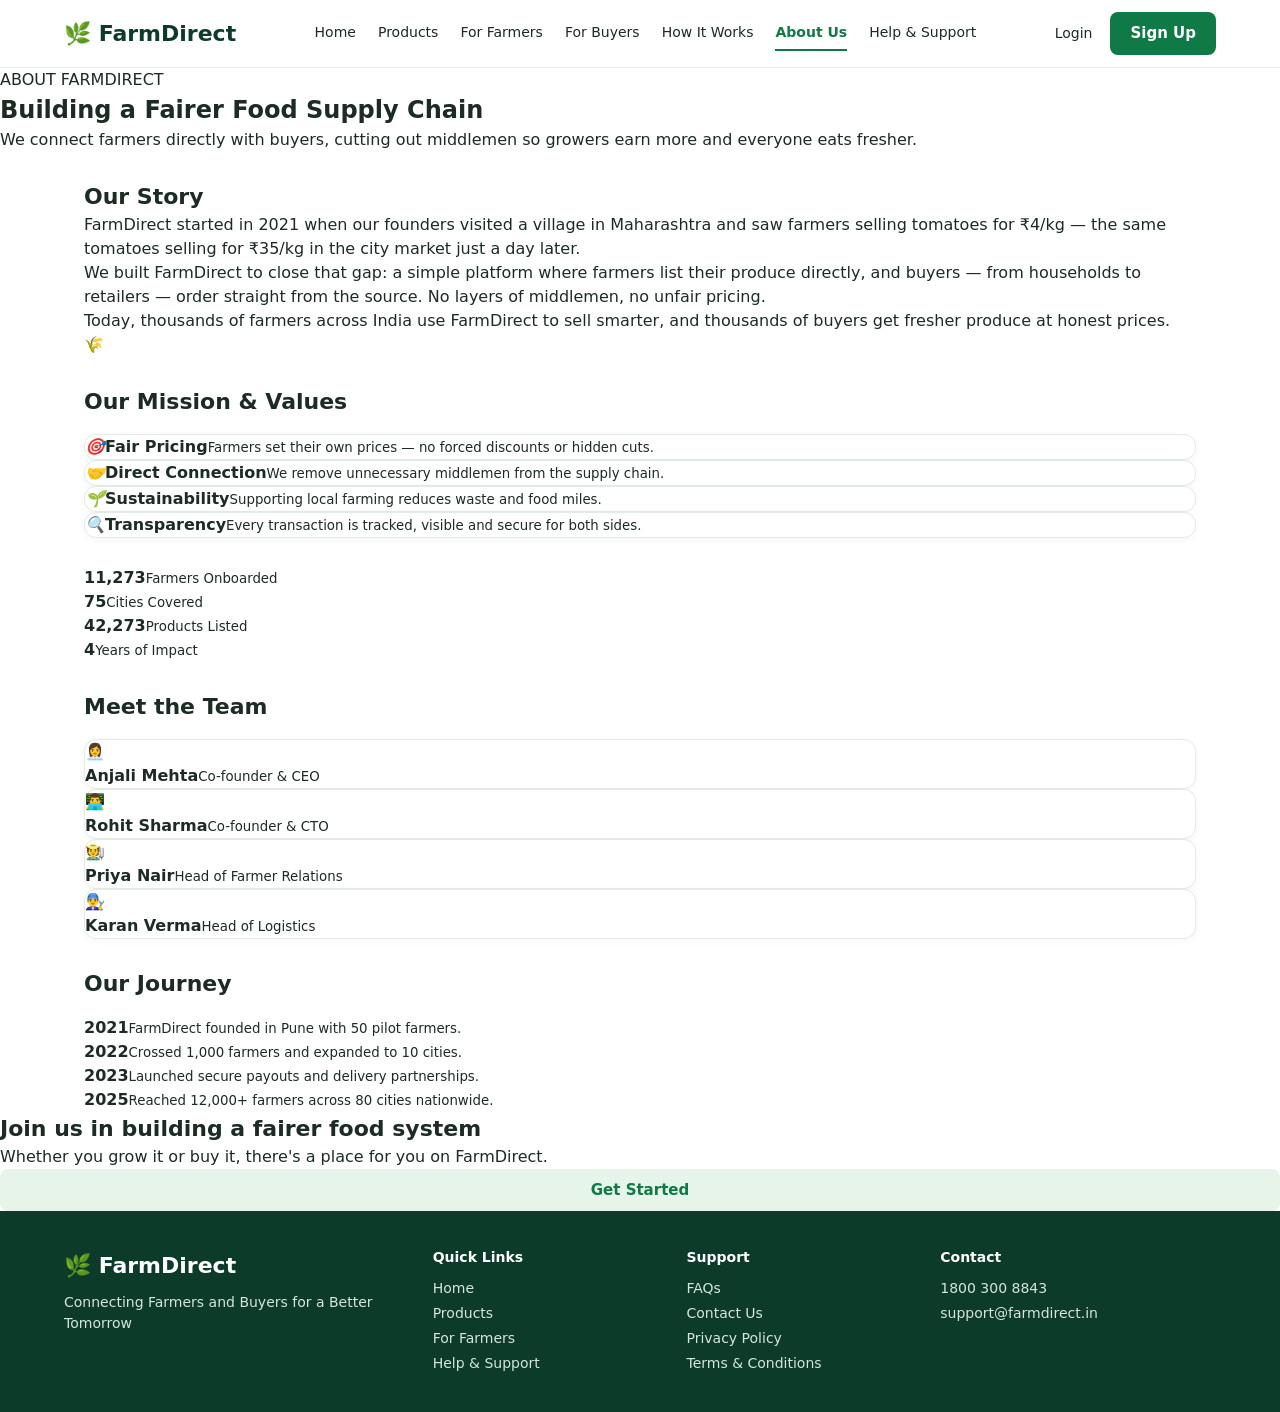
==== frontend/about-us.html @ 00cd25ac "Adding about page css js & html file and deleting other sections" ====
<!DOCTYPE html>
<html lang="en">
<head>
<meta charset="UTF-8">
<meta name="viewport" content="width=device-width, initial-scale=1">
<title>About Us | FarmDirect</title>
<link rel="stylesheet" href="../style/style.css">
<link rel="stylesheet" href="about.css">
</head>
<body>

<header class="nav">
  <a class="logo" href="home.html">🌿 FarmDirect</a>
  <button class="menu-btn" id="menuBtn" aria-label="Toggle menu">☰</button>
  <nav id="navLinks">
    <a href="home.html">Home</a><a href="products.html">Products</a><a href="farmers.html">For Farmers</a>
    <a href="#">For Buyers</a><a href="#">How It Works</a><a href="about.html" class="active">About Us</a>
    <a href="../frontend/index.html">Help &amp; Support</a>
  </nav>
  <div class="auth"><a href="#">Login</a><a href="#" class="btn">Sign Up</a></div>
</header>

<section class="a-hero">
  <span class="badge">ABOUT FARMDIRECT</span>
  <h1>Building a Fairer Food Supply Chain</h1>
  <p>We connect farmers directly with buyers, cutting out middlemen so growers earn more and everyone eats fresher.</p>
</section>

<section class="wrap">
  <div class="story">
    <div>
      <h2>Our Story</h2>
      <p>FarmDirect started in 2021 when our founders visited a village in Maharashtra and saw farmers selling tomatoes for ₹4/kg — the same tomatoes selling for ₹35/kg in the city market just a day later.</p>
      <p>We built FarmDirect to close that gap: a simple platform where farmers list their produce directly, and buyers — from households to retailers — order straight from the source. No layers of middlemen, no unfair pricing.</p>
      <p>Today, thousands of farmers across India use FarmDirect to sell smarter, and thousands of buyers get fresher produce at honest prices.</p>
    </div>
    <div class="story-art" aria-hidden="true">🌾</div>
  </div>
</section>

<section class="wrap">
  <div class="row center"><h2>Our Mission &amp; Values</h2></div>
  <div class="values">
    <div class="card value"><i>🎯</i><b>Fair Pricing</b><small>Farmers set their own prices — no forced discounts or hidden cuts.</small></div>
    <div class="card value"><i>🤝</i><b>Direct Connection</b><small>We remove unnecessary middlemen from the supply chain.</small></div>
    <div class="card value"><i>🌱</i><b>Sustainability</b><small>Supporting local farming reduces waste and food miles.</small></div>
    <div class="card value"><i>🔍</i><b>Transparency</b><small>Every transaction is tracked, visible and secure for both sides.</small></div>
  </div>
</section>

<section class="wrap">
  <div class="stats-band">
    <div class="stat"><strong data-count="12000">0</strong><small>Farmers Onboarded</small></div>
    <div class="stat"><strong data-count="80">0</strong><small>Cities Covered</small></div>
    <div class="stat"><strong data-count="45000">0</strong><small>Products Listed</small></div>
    <div class="stat"><strong data-count="5">0</strong><small>Years of Impact</small></div>
  </div>
</section>

<section class="wrap">
  <div class="row center"><h2>Meet the Team</h2></div>
  <div class="team">
    <div class="card member"><div class="avatar">👩‍💼</div><b>Anjali Mehta</b><small>Co-founder &amp; CEO</small></div>
    <div class="card member"><div class="avatar">👨‍💻</div><b>Rohit Sharma</b><small>Co-founder &amp; CTO</small></div>
    <div class="card member"><div class="avatar">🧑‍🌾</div><b>Priya Nair</b><small>Head of Farmer Relations</small></div>
    <div class="card member"><div class="avatar">👨‍🔧</div><b>Karan Verma</b><small>Head of Logistics</small></div>
  </div>
</section>

<section class="wrap">
  <div class="row center"><h2>Our Journey</h2></div>
  <div class="timeline">
    <div class="t-item"><span class="dot"></span><b>2021</b><small>FarmDirect founded in Pune with 50 pilot farmers.</small></div>
    <div class="t-item"><span class="dot"></span><b>2022</b><small>Crossed 1,000 farmers and expanded to 10 cities.</small></div>
    <div class="t-item"><span class="dot"></span><b>2023</b><small>Launched secure payouts and delivery partnerships.</small></div>
    <div class="t-item"><span class="dot"></span><b>2025</b><small>Reached 12,000+ farmers across 80 cities nationwide.</small></div>
  </div>
</section>

<section class="cta-banner">
  <h2>Join us in building a fairer food system</h2>
  <p>Whether you grow it or buy it, there's a place for you on FarmDirect.</p>
  <a href="#" class="btn light">Get Started</a>
</section>

<footer>
  <div class="foot">
    <div><a class="logo" href="../frontend/home.html">🌿 FarmDirect</a><p>Connecting Farmers and Buyers for a Better Tomorrow</p></div>
    <div><b>Quick Links</b><a href="../frontend/home.html">Home</a><a href="../frontend/products.html">Products</a><a href="../frontend/farmers.html">For Farmers</a><a href="../frontend/index.html">Help &amp; Support</a></div>
    <div><b>Support</b><a href="../frontend/index.html">FAQs</a><a href="#">Contact Us</a><a href="#">Privacy Policy</a><a href="#">Terms &amp; Conditions</a></div>
    <div><b>Contact</b><a href="tel:18003008843">1800 300 8843</a><a href="mailto:support@farmdirect.in">support@farmdirect.in</a></div>
  </div>
</footer>

<script src="../script/script.js"></script>
<script src="../script/about-us.js"></script>
</body>
</html>
---- style/style.css ----
:root{--green:#0f7a45;--dark:#0d3b2a;--mint:#e6f4ea;--text:#1c2b24;--muted:#66766d;--line:#e3ebe6}
*{box-sizing:border-box;margin:0}
body{font-family:'Segoe UI',system-ui,-apple-system,sans-serif;color:var(--text);background:#fff;line-height:1.5}
a{color:inherit;text-decoration:none}
.btn{background:var(--green);color:#fff;padding:10px 20px;border:0;border-radius:8px;font-weight:600;cursor:pointer;display:inline-block;font-size:15px}
.btn.light{background:var(--mint);color:var(--green);text-align:center;width:100%}
:focus-visible{outline:3px solid #7bd3a3;outline-offset:2px}

/* nav */
.nav{display:flex;align-items:center;gap:24px;padding:12px 5%;background:#fff;position:sticky;top:0;z-index:10;border-bottom:1px solid var(--line)}
.logo{font-weight:700;font-size:22px;color:var(--dark)}
.nav nav{display:flex;gap:22px;margin:0 auto;font-size:14px}
.nav nav a{padding:6px 0}
.nav nav a.active{color:var(--green);border-bottom:2px solid var(--green);font-weight:600}
.auth{display:flex;align-items:center;gap:18px;font-size:14px}
.menu-btn{display:none;background:none;border:0;font-size:24px;margin-left:auto;cursor:pointer}

/* hero */
.hero{min-height:270px;padding:50px 5%;display:flex;justify-content:space-between;align-items:center;
  background:linear-gradient(90deg,rgba(255,255,255,.96) 45%,rgba(200,235,205,.5)),linear-gradient(135deg,#c9e8c3,#8fcf94 60%,#5fae72)}
.hero-text{max-width:600px}
.hero h1{font-size:clamp(30px,5vw,46px);line-height:1.15;color:var(--dark)}
.hero p{margin:12px 0 20px;font-size:18px}
.search{display:flex;background:#fff;border-radius:10px;padding:6px;box-shadow:0 4px 18px rgba(0,0,0,.1);max-width:600px}
.search input{flex:1;border:0;padding:10px 14px;font-size:15px;outline:0;min-width:0;background:transparent}
.chips{display:flex;flex-wrap:wrap;gap:8px;align-items:center;margin-top:12px;font-size:13px;font-weight:600}
.chips button{background:var(--mint);border:1px solid #cfe6d6;border-radius:20px;padding:3px 14px;cursor:pointer;font-size:13px}
.chips button:hover{background:#d3ecdc}
.tagline{font-family:'Brush Script MT',cursive;font-style:italic;font-size:26px;padding:26px 30px;background:rgba(255,255,255,.6);border-radius:16px;color:var(--dark)}

/* layout */
.wrap{padding:28px 5% 0;max-width:1240px;margin:auto}
.row{display:flex;justify-content:space-between;align-items:center;margin-bottom:16px}
h2{font-size:22px}
.link{color:var(--green);font-size:13px;font-weight:600}
.card{background:#fff;border:1px solid var(--line);border-radius:12px;box-shadow:0 2px 8px rgba(0,0,0,.04)}

/* topics */
.topics{display:grid;grid-template-columns:repeat(6,1fr);gap:14px}
.topic{padding:16px;display:flex;flex-direction:column;gap:6px;transition:transform .2s,box-shadow .2s}
.topic:hover{transform:translateY(-3px);box-shadow:0 8px 20px rgba(0,0,0,.08)}
.topic i,.resources i{width:44px;height:44px;border-radius:12px;display:grid;place-items:center;font-style:normal;font-size:22px}
.topic b{font-size:15px}
.topic small{color:var(--muted);font-size:12.5px}

/* support */
.support{display:grid;grid-template-columns:1.3fr 1fr 1fr 1fr;gap:16px;align-items:center;background:var(--mint);border-radius:14px;padding:22px}
.support-text small{color:var(--green);font-weight:700;letter-spacing:1px;font-size:12px}
.support-text h2{font-size:26px;color:var(--dark);margin:4px 0}
.support-text p{color:var(--muted);font-size:14px}
.contact{padding:18px;display:flex;flex-direction:column;gap:4px}
.contact strong{font-size:20px;color:var(--green)}
.contact small{color:var(--muted);margin-bottom:10px}

/* faq + resources */
.two-col{display:grid;grid-template-columns:1.6fr 1fr;gap:28px;padding-bottom:40px}
.faqs details{border:1px solid var(--line);border-radius:8px;margin-bottom:8px;padding:0 14px}
.faqs summary{cursor:pointer;padding:12px 0;font-size:15px;list-style:none;display:flex;justify-content:space-between}
.faqs summary::after{content:"⌄";transition:transform .2s}
.faqs details[open] summary::after{transform:rotate(180deg)}
.faqs details p{padding:0 0 14px;color:var(--muted);font-size:14px}
mark{background:#ffe38a}
#noResult{color:var(--muted);padding:10px 0}
.resources{padding:20px;background:linear-gradient(180deg,#fff,#f0f9f2)}
.resources h2{margin-bottom:10px}
.resources a{display:flex;gap:12px;align-items:center;padding:10px 0;border-bottom:1px solid var(--line)}
.resources a:last-child{border:0}
.resources i{width:36px;height:36px;background:var(--mint);font-size:18px}
.resources small{display:block;color:var(--muted);font-size:12px}

/* footer */
footer{background:var(--dark);color:#d5e6dc;padding:36px 5%}
.foot{display:grid;grid-template-columns:1.5fr 1fr 1fr 1.2fr;gap:24px;max-width:1240px;margin:auto;font-size:14px}
.foot .logo{color:#fff;display:block;margin-bottom:8px}
.foot b{color:#fff;display:block;margin-bottom:8px}
.foot a{display:block;padding:2px 0}
.foot a:hover{color:#fff}

/* responsive */
@media(max-width:1000px){
  .topics{grid-template-columns:repeat(3,1fr)}
  .support{grid-template-columns:1fr 1fr}
  .support-text{grid-column:1/-1}
  .two-col{grid-template-columns:1fr}
  .tagline{display:none}
}
@media(max-width:800px){
  .menu-btn{display:block}
  .nav{flex-wrap:wrap}
  .nav nav{display:none;order:5;width:100%;flex-direction:column;gap:4px;margin:0}
  .nav nav.open{display:flex}
  .auth{margin-left:0}
}
@media(max-width:560px){
  .topics{grid-template-columns:repeat(2,1fr)}
  .support{grid-template-columns:1fr}
  .foot{grid-template-columns:1fr 1fr}
  .hero{padding:36px 5%}
}
@media(prefers-reduced-motion:reduce){*{transition:none!important}}
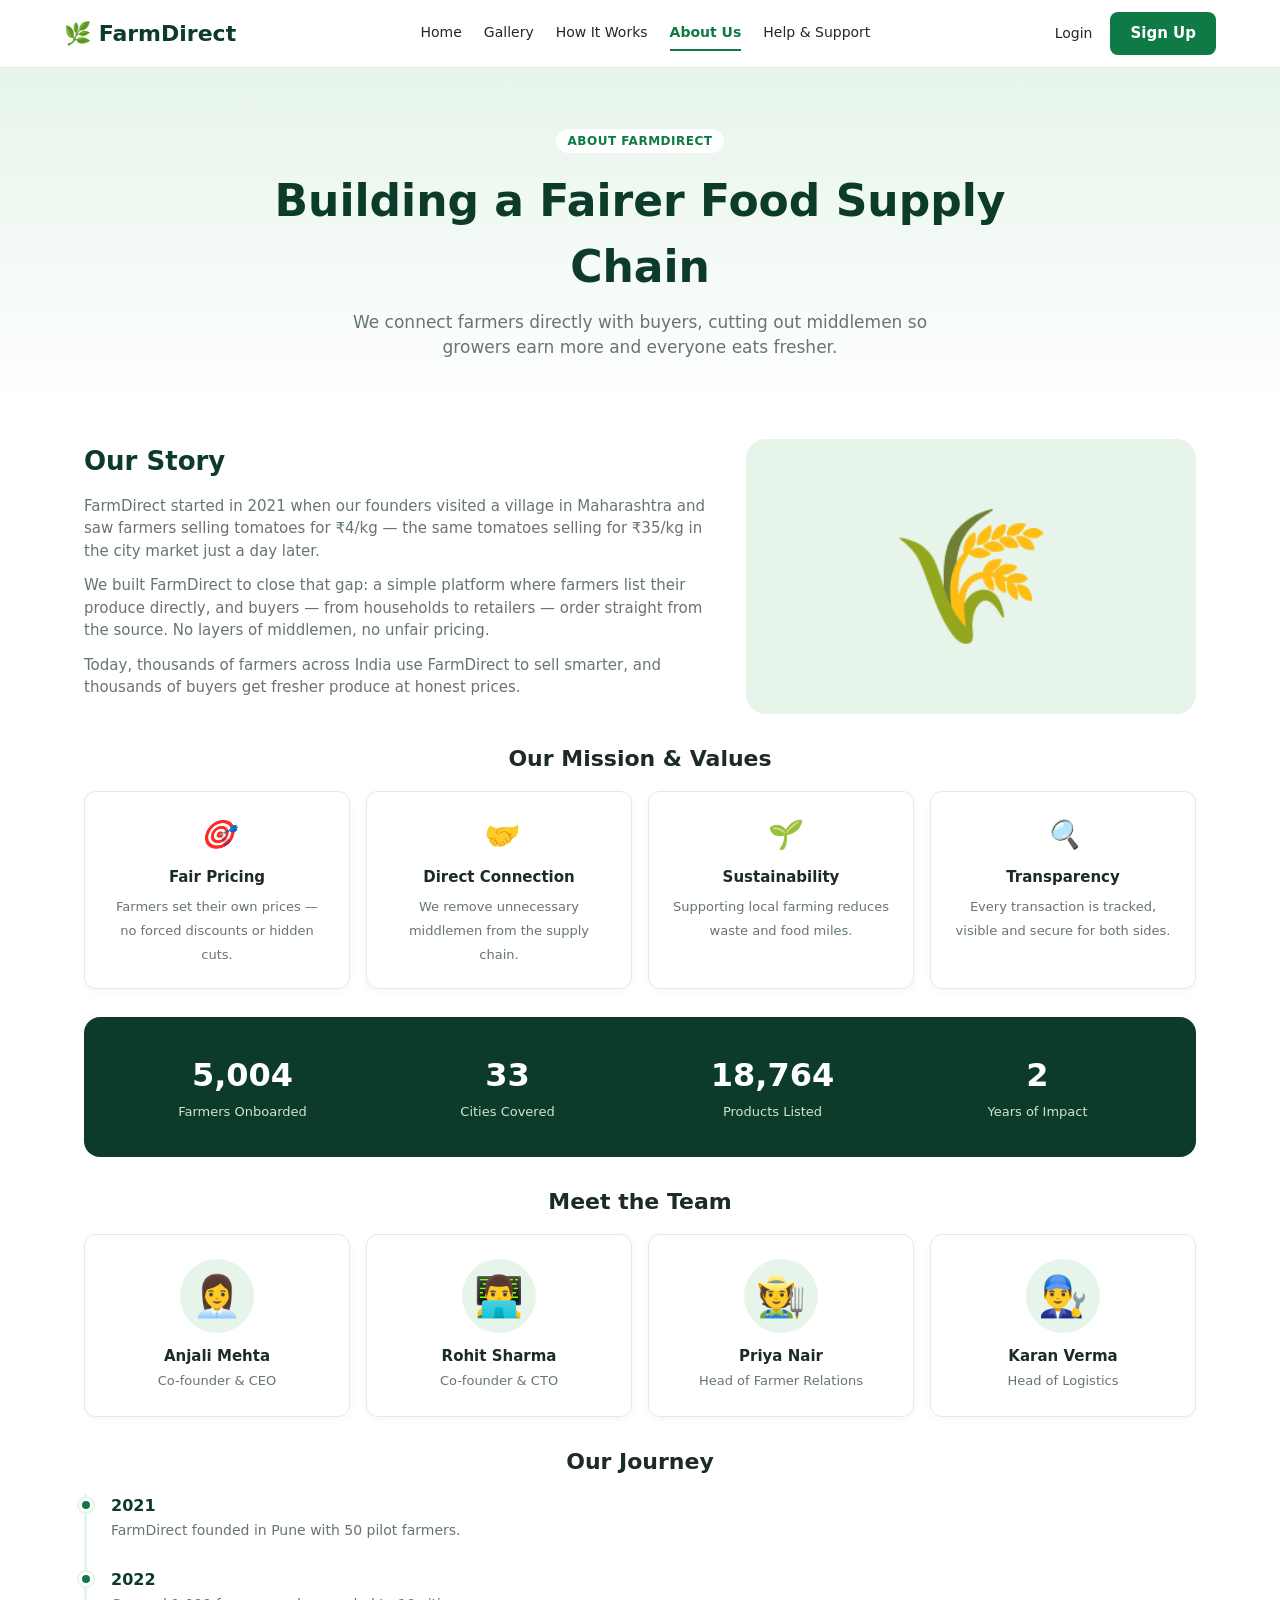
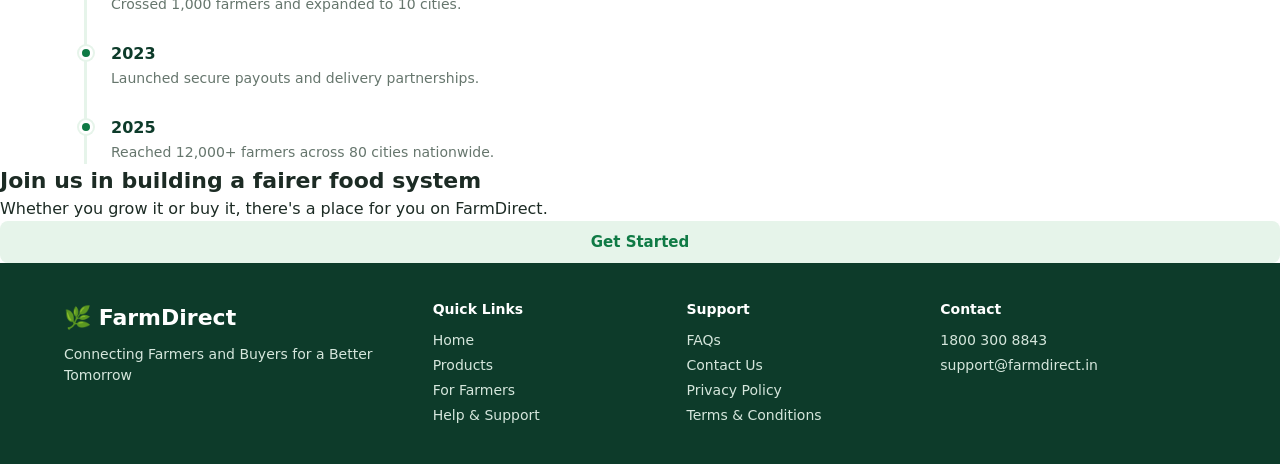
==== commit 643d69e0: "linking files" ====
--- a/frontend/about-us.html
+++ b/frontend/about-us.html
@@ -5,16 +5,18 @@
 <meta name="viewport" content="width=device-width, initial-scale=1">
 <title>About Us | FarmDirect</title>
 <link rel="stylesheet" href="../style/style.css">
-<link rel="stylesheet" href="about.css">
+<link rel="stylesheet" href="../style/about-us.css">
 </head>
 <body>
 
 <header class="nav">
-  <a class="logo" href="home.html">🌿 FarmDirect</a>
+  <a class="logo" href="../frontend/home.html">🌿 FarmDirect</a>
   <button class="menu-btn" id="menuBtn" aria-label="Toggle menu">☰</button>
-  <nav id="navLinks">
-    <a href="home.html">Home</a><a href="products.html">Products</a><a href="farmers.html">For Farmers</a>
-    <a href="#">For Buyers</a><a href="#">How It Works</a><a href="about.html" class="active">About Us</a>
+    <nav id="navLinks">
+    <a href="../frontend/home.html">Home</a>
+    <a href="../frontend/gallery.html">Gallery</a>
+    <a href="../frontend/how-it-works.html">How It Works</a>
+    <a href="../frontend/about-us.html" class="active">About Us</a>
     <a href="../frontend/index.html">Help &amp; Support</a>
   </nav>
   <div class="auth"><a href="#">Login</a><a href="#" class="btn">Sign Up</a></div>
--- a/style/about-us.css
+++ b/style/about-us.css
@@ -0,0 +1,53 @@
+.center{justify-content:center;text-align:center}
+.row.center h2{margin:0 auto}
+
+/* hero */
+.a-hero{text-align:center;padding:60px 5% 50px;background:linear-gradient(180deg,var(--mint),#fff)}
+.badge{background:#fff;color:var(--green);font-weight:700;font-size:12px;padding:5px 12px;border-radius:20px;letter-spacing:.5px}
+.a-hero h1{font-size:clamp(28px,4.5vw,44px);color:var(--dark);margin:16px auto 10px;max-width:760px}
+.a-hero p{color:var(--muted);font-size:17px;max-width:600px;margin:auto}
+
+/* story */
+.story{display:grid;grid-template-columns:1.4fr 1fr;gap:32px;align-items:center}
+.story h2{font-size:26px;margin-bottom:14px;color:var(--dark)}
+.story p{color:var(--muted);font-size:15px;margin-bottom:12px}
+.story-art{font-size:130px;text-align:center;background:var(--mint);border-radius:20px;padding:40px}
+
+/* values */
+.values{display:grid;grid-template-columns:repeat(4,1fr);gap:16px}
+.value{padding:22px;text-align:center}
+.value i{font-size:28px;display:block;margin-bottom:10px}
+.value b{display:block;margin-bottom:6px;font-size:15px}
+.value small{color:var(--muted);font-size:13px}
+
+/* stats */
+.stats-band{background:var(--dark);border-radius:16px;padding:34px;display:grid;grid-template-columns:repeat(4,1fr);gap:16px;text-align:center}
+.stats-band .stat strong{font-size:32px;color:#fff;display:block}
+.stats-band .stat small{color:#cfe3d7;font-size:13px}
+
+/* team */
+.team{display:grid;grid-template-columns:repeat(4,1fr);gap:16px}
+.member{padding:24px;text-align:center}
+.avatar{font-size:40px;width:74px;height:74px;border-radius:50%;background:var(--mint);display:grid;place-items:center;margin:0 auto 12px}
+.member b{display:block;font-size:15px}
+.member small{color:var(--muted);font-size:13px}
+
+/* timeline */
+.timeline{position:relative;padding-left:24px;border-left:3px solid var(--mint);display:grid;gap:26px}
+.t-item{position:relative}
+.dot{position:absolute;left:-32px;top:4px;width:14px;height:14px;border-radius:50%;background:var(--green);border:3px solid #fff;box-shadow:0 0 0 2px var(--mint)}
+.t-item b{display:block;font-size:16px;color:var(--dark)}
+.t-item small{color:var(--muted);font-size:14px}
+
+@media(max-width:1000px){
+  .story{grid-template-columns:1fr}
+  .story-art{order:-1}
+  .values{grid-template-columns:repeat(2,1fr)}
+  .stats-band{grid-template-columns:repeat(2,1fr)}
+  .team{grid-template-columns:repeat(2,1fr)}
+}
+@media(max-width:560px){
+  .values{grid-template-columns:1fr}
+  .team{grid-template-columns:1fr}
+  .story-art{font-size:80px;padding:26px}
+}
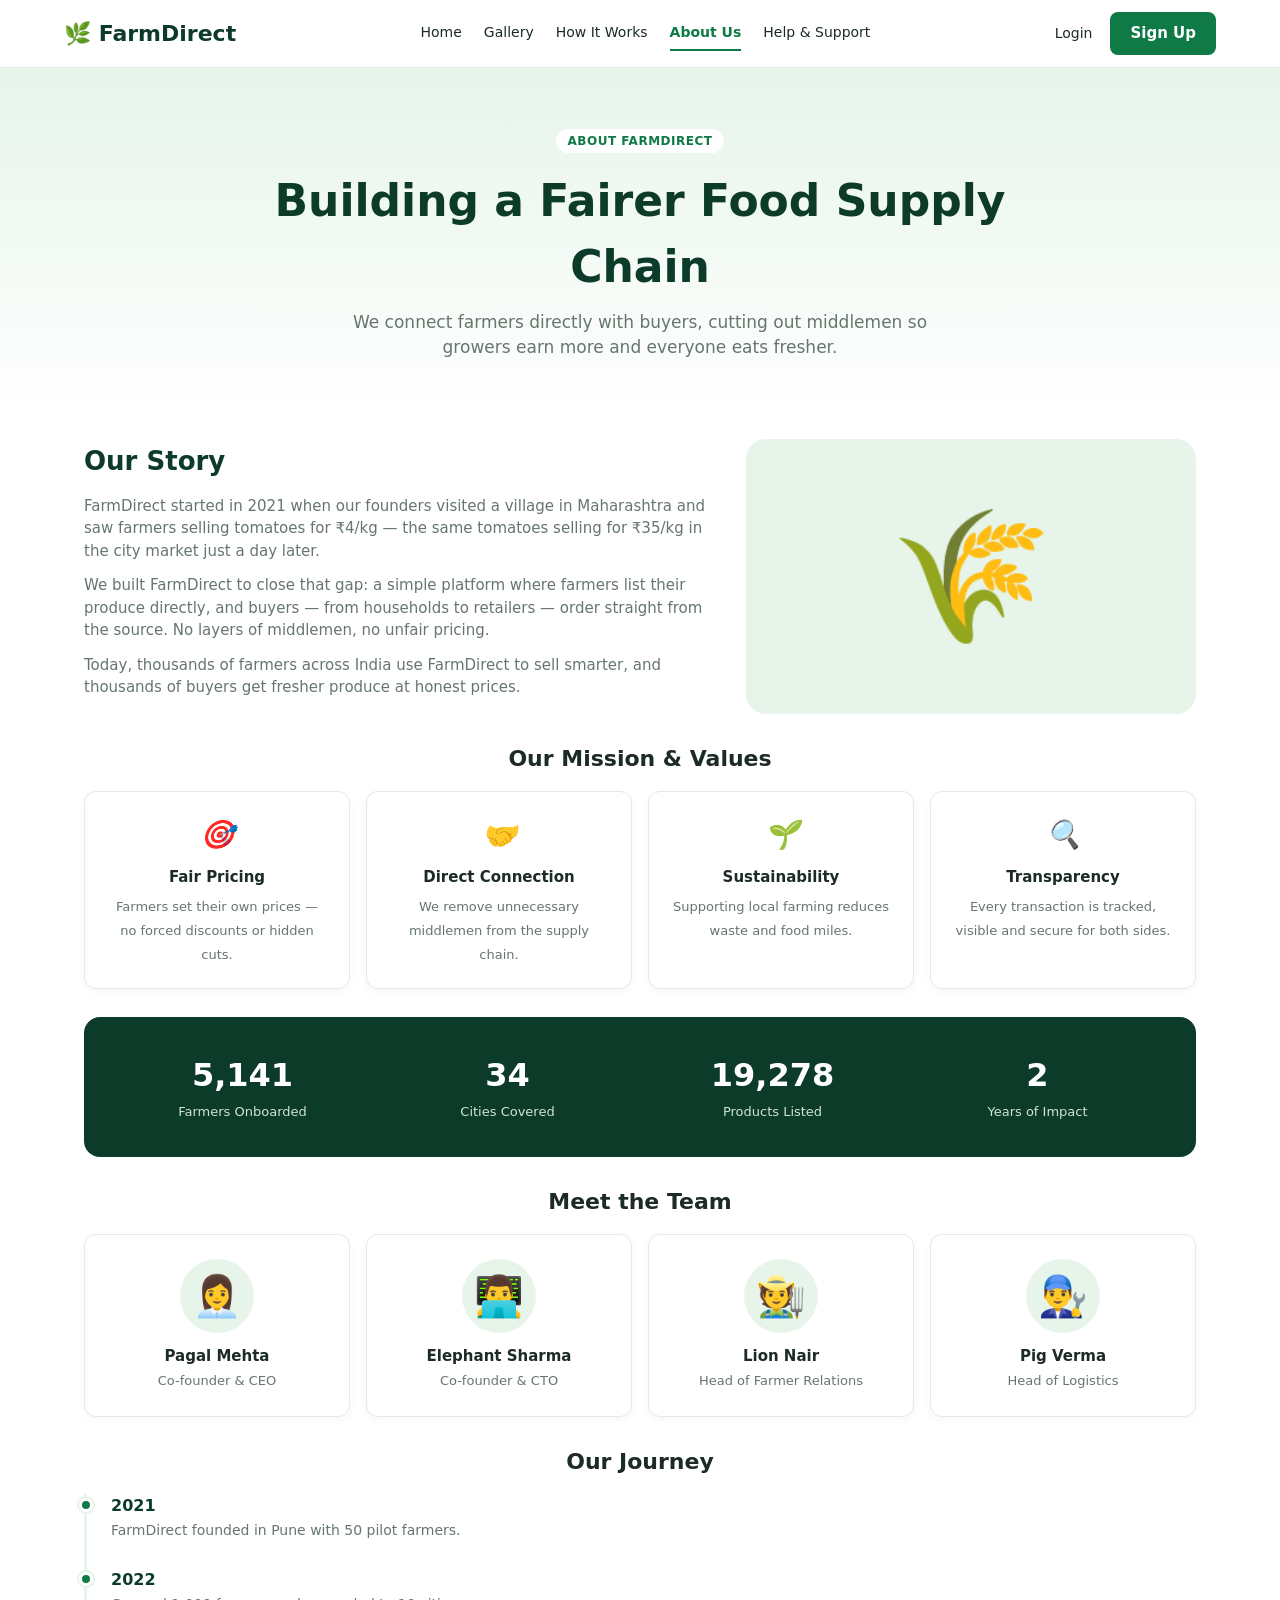
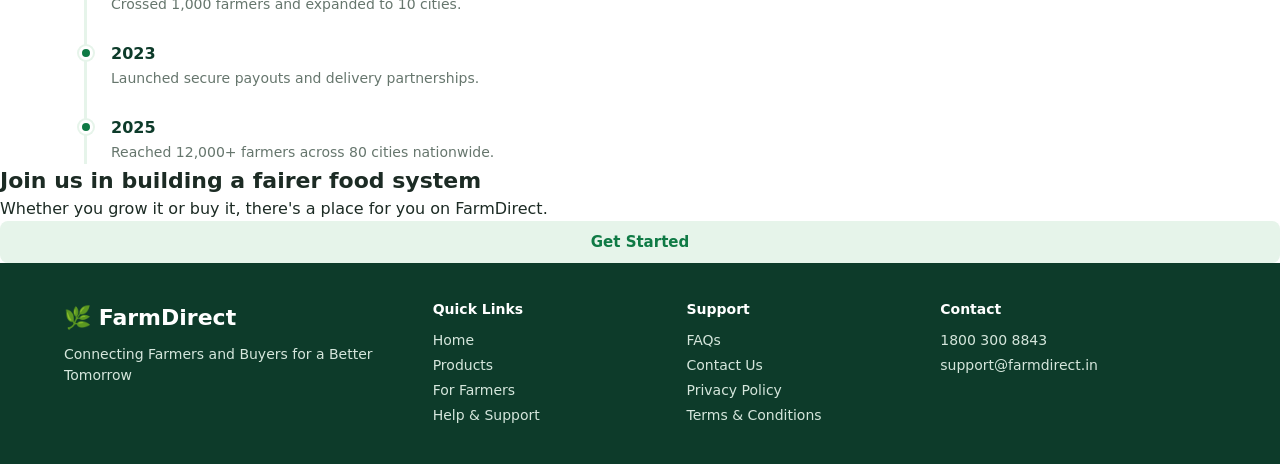
==== commit 2f7e16dc: "Adding logo" ====
--- a/frontend/about-us.html
+++ b/frontend/about-us.html
@@ -62,10 +62,10 @@
 <section class="wrap">
   <div class="row center"><h2>Meet the Team</h2></div>
   <div class="team">
-    <div class="card member"><div class="avatar">👩‍💼</div><b>Anjali Mehta</b><small>Co-founder &amp; CEO</small></div>
-    <div class="card member"><div class="avatar">👨‍💻</div><b>Rohit Sharma</b><small>Co-founder &amp; CTO</small></div>
-    <div class="card member"><div class="avatar">🧑‍🌾</div><b>Priya Nair</b><small>Head of Farmer Relations</small></div>
-    <div class="card member"><div class="avatar">👨‍🔧</div><b>Karan Verma</b><small>Head of Logistics</small></div>
+    <div class="card member"><div class="avatar">👩‍💼</div><b>Pagal Mehta</b><small>Co-founder &amp; CEO</small></div>
+    <div class="card member"><div class="avatar">👨‍💻</div><b>Elephant Sharma</b><small>Co-founder &amp; CTO</small></div>
+    <div class="card member"><div class="avatar">🧑‍🌾</div><b>Lion Nair</b><small>Head of Farmer Relations</small></div>
+    <div class="card member"><div class="avatar">👨‍🔧</div><b>Pig Verma</b><small>Head of Logistics</small></div>
   </div>
 </section>
 
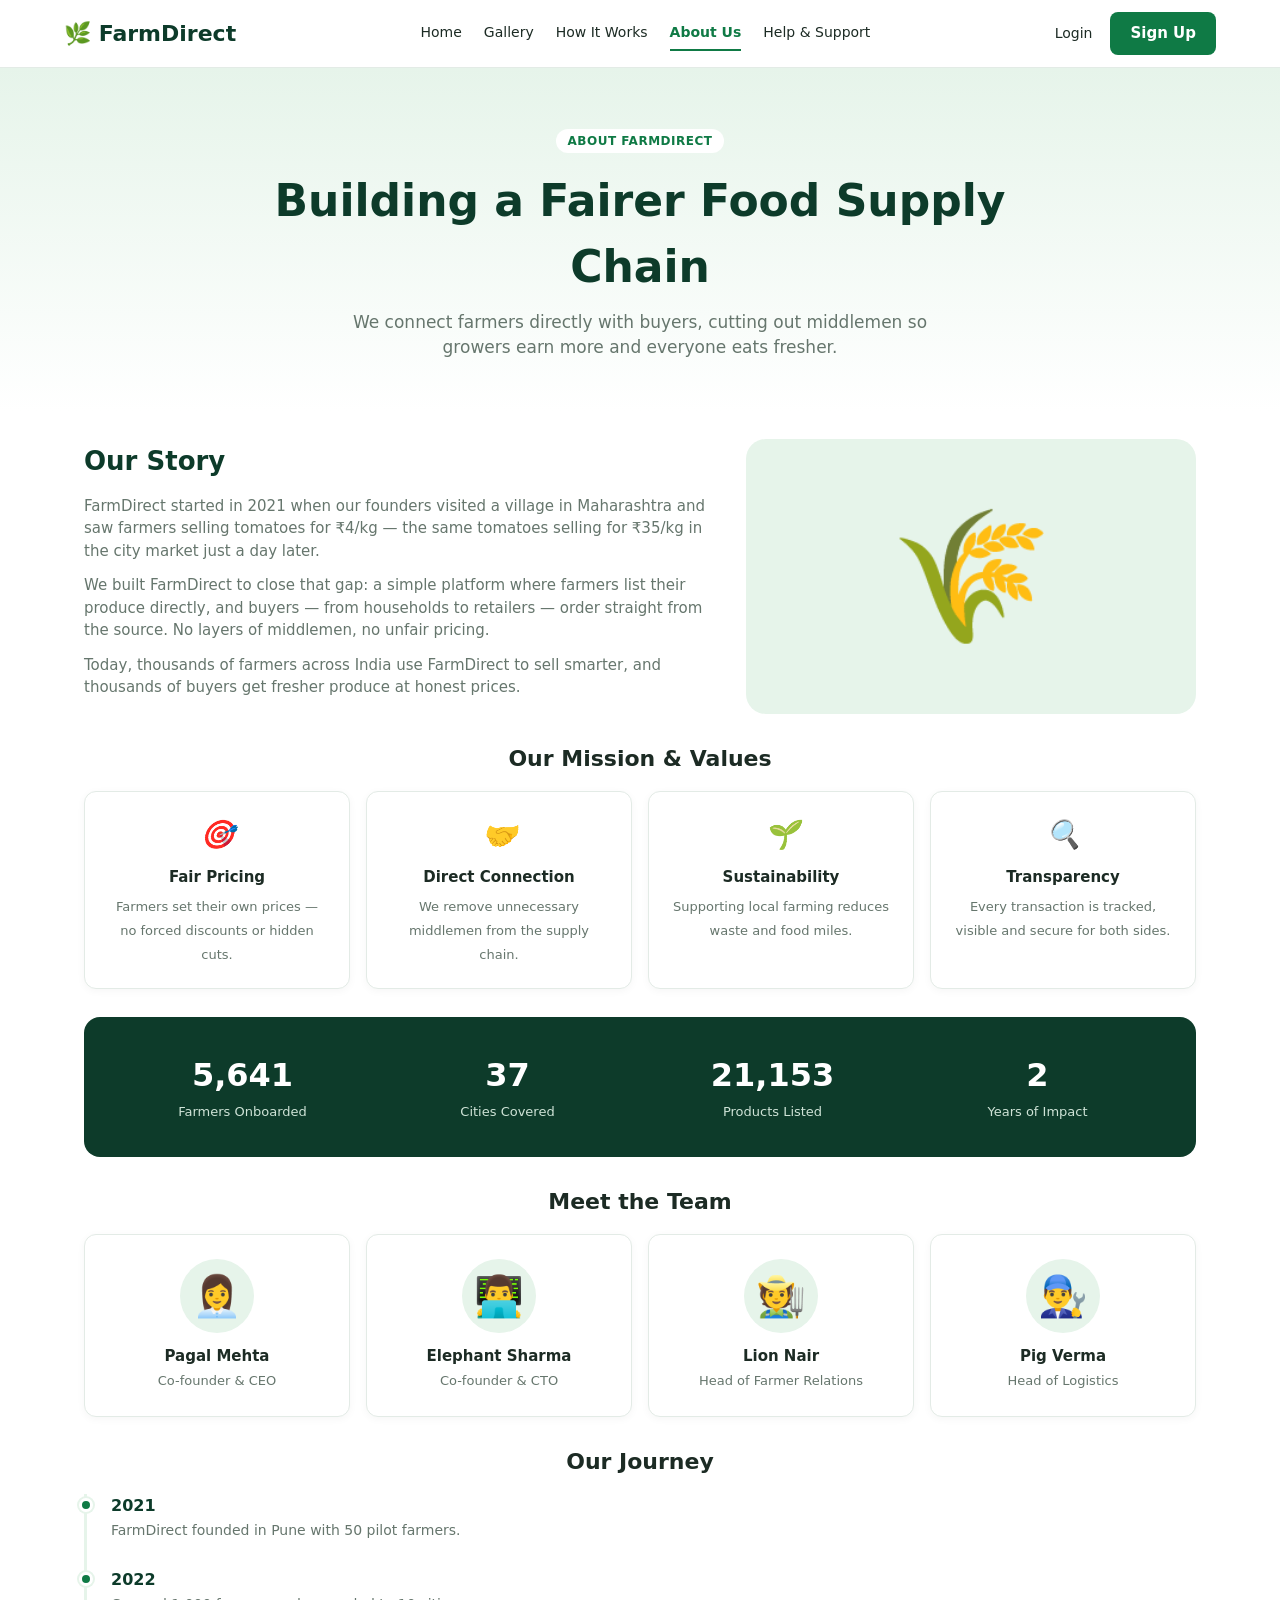
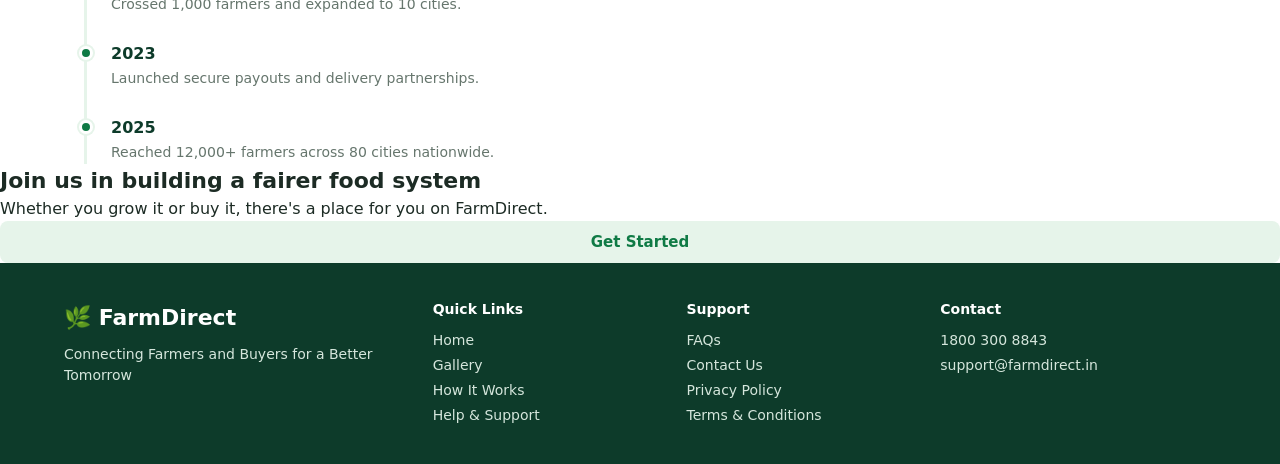
==== commit f271d34f: "Fixed Footer Links" ====
--- a/frontend/about-us.html
+++ b/frontend/about-us.html
@@ -87,9 +87,9 @@
 
 <footer>
   <div class="foot">
-    <div><a class="logo" href="../frontend/home.html">🌿 FarmDirect</a><p>Connecting Farmers and Buyers for a Better Tomorrow</p></div>
-    <div><b>Quick Links</b><a href="../frontend/home.html">Home</a><a href="../frontend/products.html">Products</a><a href="../frontend/farmers.html">For Farmers</a><a href="../frontend/index.html">Help &amp; Support</a></div>
-    <div><b>Support</b><a href="../frontend/index.html">FAQs</a><a href="#">Contact Us</a><a href="#">Privacy Policy</a><a href="#">Terms &amp; Conditions</a></div>
+    <div><a class="logo" href="home.html">🌿 FarmDirect</a><p>Connecting Farmers and Buyers for a Better Tomorrow</p></div>
+    <div><b>Quick Links</b><a href="home.html">Home</a><a href="gallery.html">Gallery</a><a href="how-it-works.html">How It Works</a><a href="index.html">Help &amp; Support</a></div>
+    <div><b>Support</b><a href="index.html">FAQs</a><a href="mailto:support@farmdirect.in">Contact Us</a><a href="#">Privacy Policy</a><a href="#">Terms &amp; Conditions</a></div>
     <div><b>Contact</b><a href="tel:18003008843">1800 300 8843</a><a href="mailto:support@farmdirect.in">support@farmdirect.in</a></div>
   </div>
 </footer>
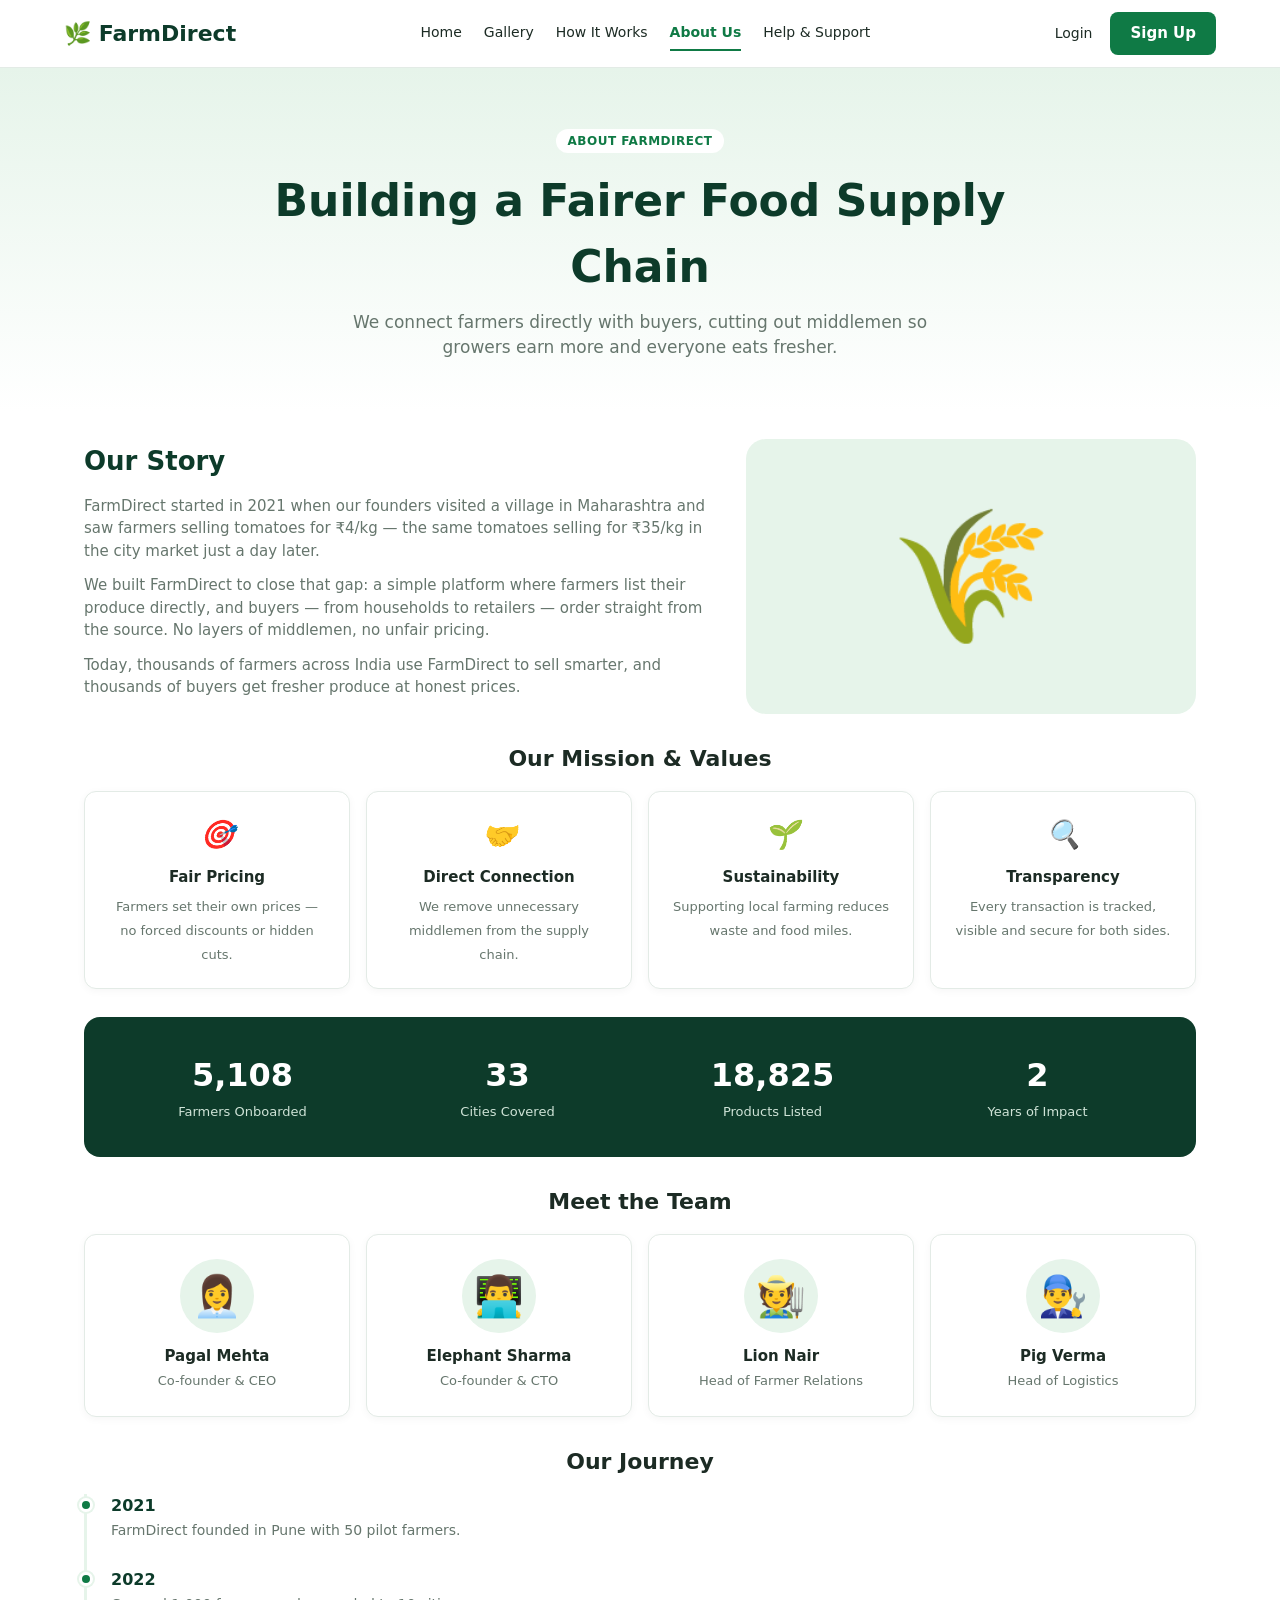
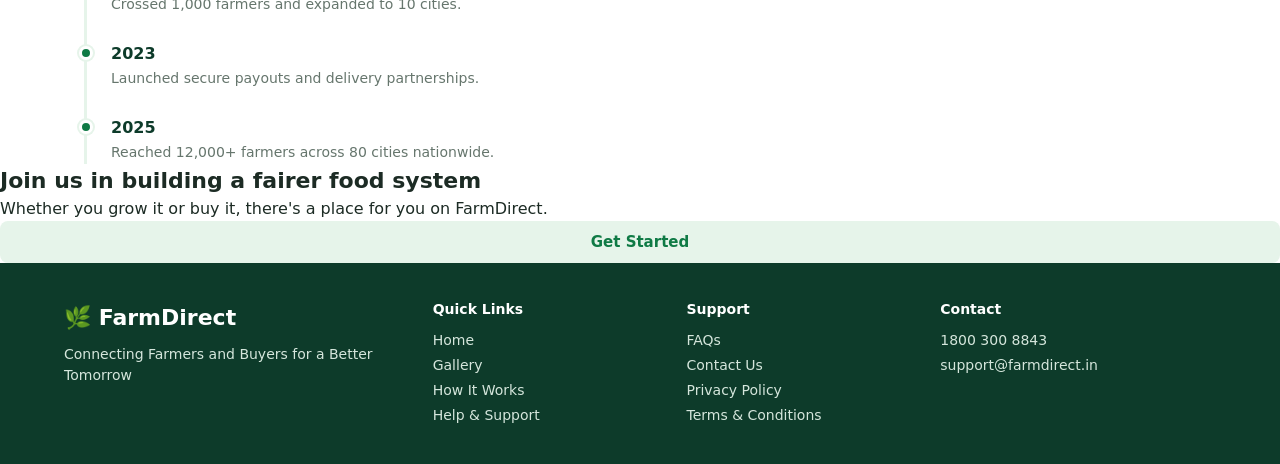
==== commit 95a6cd54: "Adding Faq and Privacy and Policies" ====
--- a/frontend/about-us.html
+++ b/frontend/about-us.html
@@ -87,12 +87,27 @@
 
 <footer>
   <div class="foot">
-    <div><a class="logo" href="home.html">🌿 FarmDirect</a><p>Connecting Farmers and Buyers for a Better Tomorrow</p></div>
-    <div><b>Quick Links</b><a href="home.html">Home</a><a href="gallery.html">Gallery</a><a href="how-it-works.html">How It Works</a><a href="index.html">Help &amp; Support</a></div>
-    <div><b>Support</b><a href="index.html">FAQs</a><a href="mailto:support@farmdirect.in">Contact Us</a><a href="#">Privacy Policy</a><a href="#">Terms &amp; Conditions</a></div>
-    <div><b>Contact</b><a href="tel:18003008843">1800 300 8843</a><a href="mailto:support@farmdirect.in">support@farmdirect.in</a></div>
+    <div><a class="logo" href="../assets/logo/logo.png">🌿 FarmDirect</a><p>Connecting Farmers and Buyers for a Better Tomorrow</p></div>
+    <div>
+      <b>Quick Links</b>
+      <a href="../frontend/home.html">Home</a>
+      <a href="../frontend/gallery.html">Gallery</a>
+      <a href="../frontend/how-it-works.html">How It Works</a>
+      <a href="../frontend/index.html">Help &amp; Support</a>
+    </div>
+    <div><b>Support</b>
+      <a href="../frontend/faq.html">FAQs</a>
+      <a href="mailto:support@farmdirect.in">Contact Us</a>
+      <a href="../frontend/privacy.html">Privacy Policy</a>
+      <a href="../frontend/terms.html">Terms &amp; Conditions</a>
+    </div>
+    <div><b>Contact</b>
+      <a href="tel:18003008843">1800 300 8843</a>
+      <a href="mailto:support@farmdirect.in">support@farmdirect.in</a>
+    </div>
   </div>
 </footer>
+
 
 <script src="../script/script.js"></script>
 <script src="../script/about-us.js"></script>
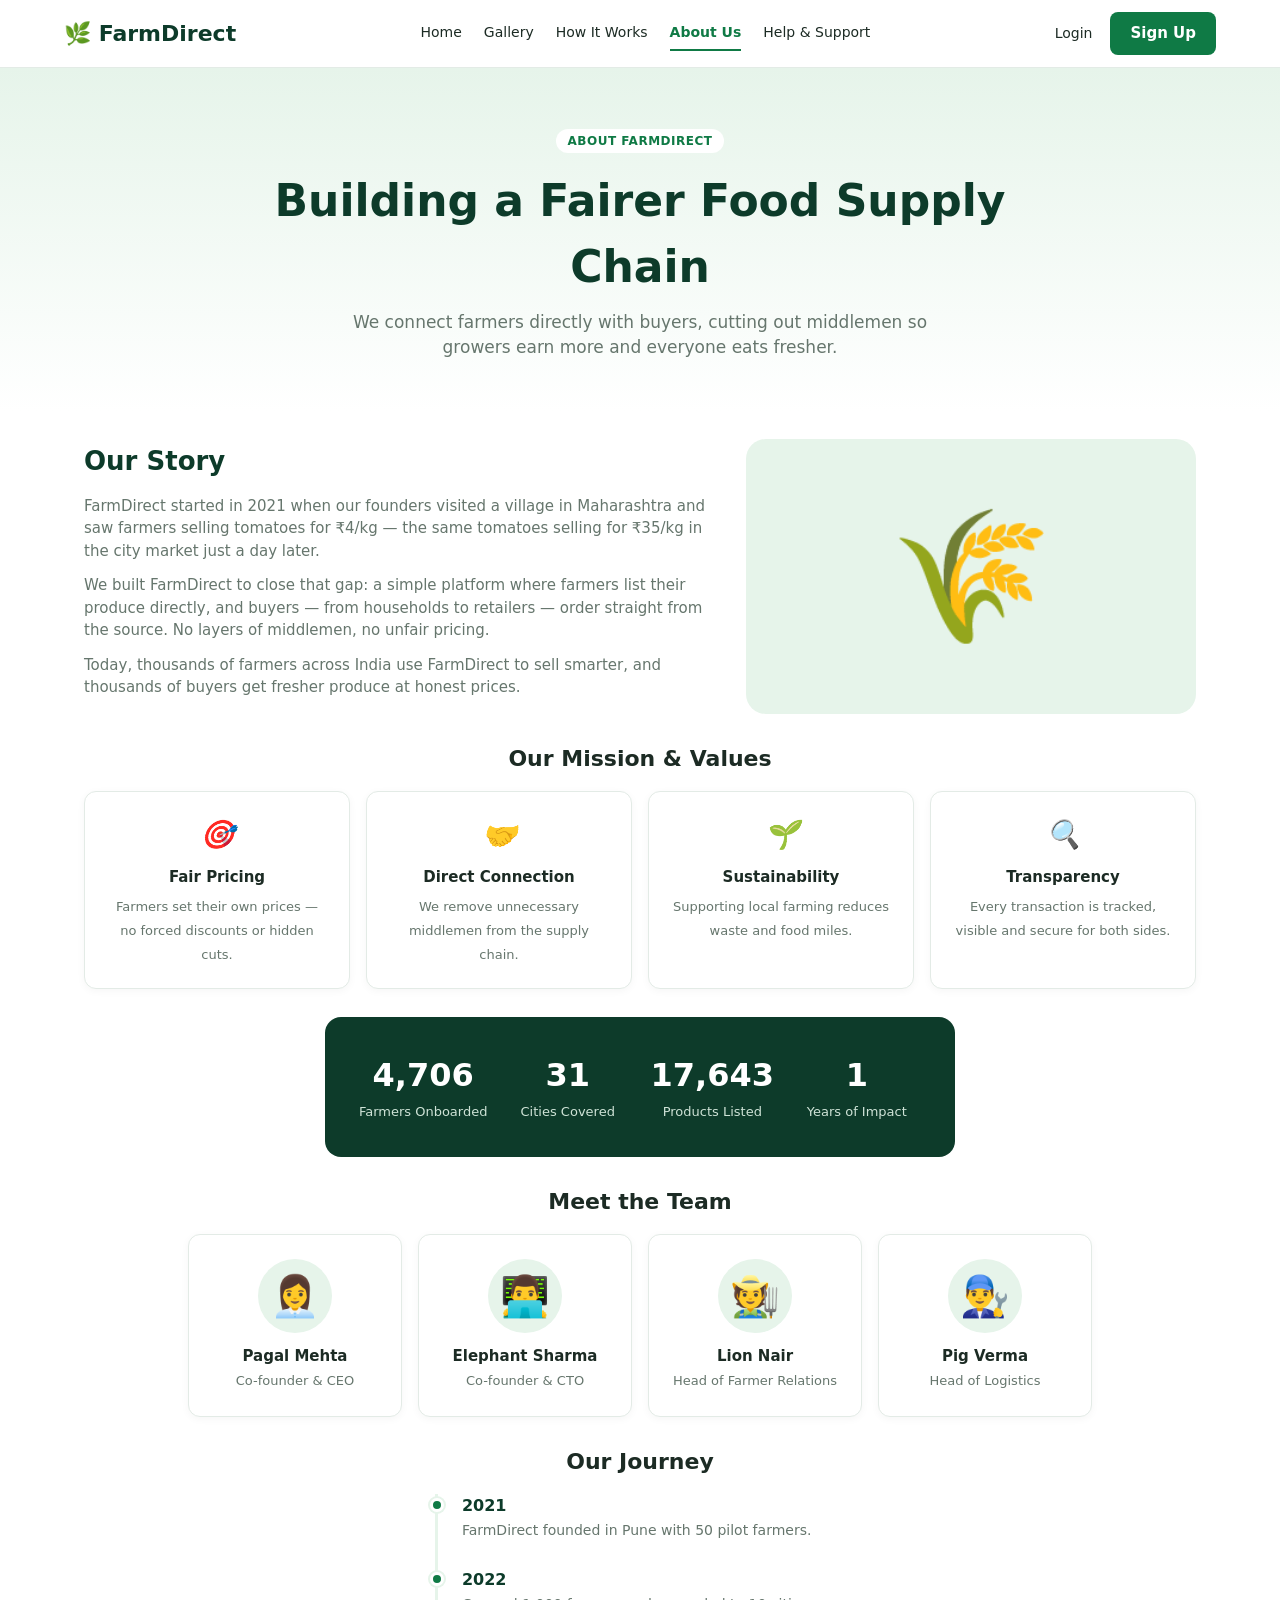
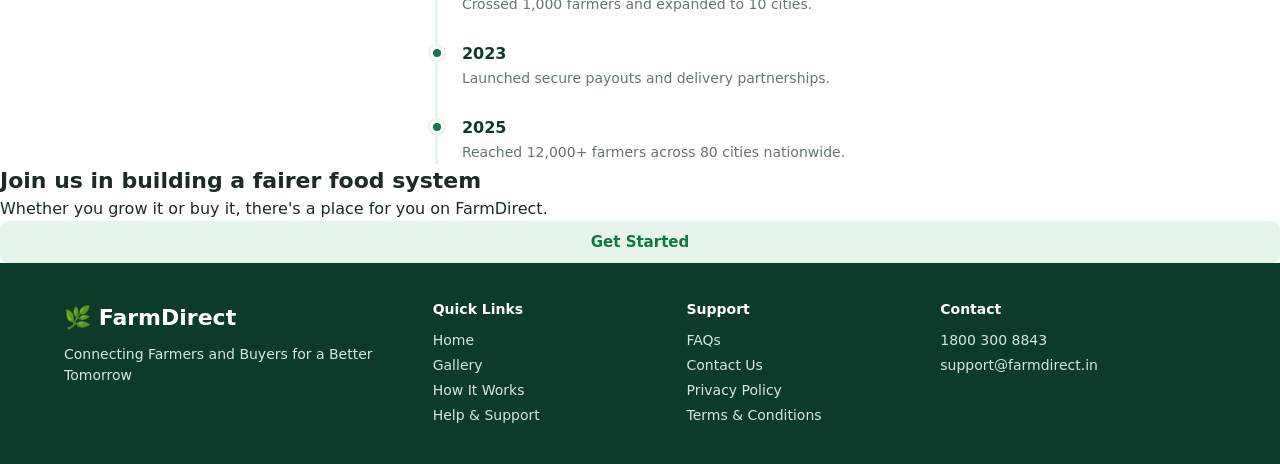
==== commit 67e4ef1c: "Adding more Features" ====
--- a/frontend/about-us.html
+++ b/frontend/about-us.html
@@ -17,7 +17,7 @@
     <a href="../frontend/gallery.html">Gallery</a>
     <a href="../frontend/how-it-works.html">How It Works</a>
     <a href="../frontend/about-us.html" class="active">About Us</a>
-    <a href="../frontend/index.html">Help &amp; Support</a>
+    <a href="../frontend/help.html">Help &amp; Support</a>
   </nav>
   <div class="auth"><a href="#">Login</a><a href="#" class="btn">Sign Up</a></div>
 </header>
--- a/style/style.css
+++ b/style/style.css
@@ -1,16 +1,82 @@
-:root{--green:#0f7a45;--dark:#0d3b2a;--mint:#e6f4ea;--text:#1c2b24;--muted:#66766d;--line:#e3ebe6}
-*{box-sizing:border-box;margin:0}
-body{font-family:'Segoe UI',system-ui,-apple-system,sans-serif;color:var(--text);background:#fff;line-height:1.5}
-a{color:inherit;text-decoration:none}
-.btn{background:var(--green);color:#fff;padding:10px 20px;border:0;border-radius:8px;font-weight:600;cursor:pointer;display:inline-block;font-size:15px}
-.btn.light{background:var(--mint);color:var(--green);text-align:center;width:100%}
-:focus-visible{outline:3px solid #7bd3a3;outline-offset:2px}
+:root{
+  --green:#0f7a45;
+  --dark:#0d3b2a;
+  --mint:#e6f4ea;
+  --text:#1c2b24;
+  --muted:#66766d;
+  --line:#e3ebe6
+}
+
+*{
+  box-sizing:border-box;
+  margin:0
+}
+
+body{
+  font-family:'Segoe UI',
+  system-ui,-apple-system,
+  sans-serif;color:var(--text);
+  background:#fff;
+  line-height:1.5
+}
+
+a{
+  color:inherit;
+  text-decoration:none
+}
+
+.btn{
+  background:var(--green);
+  color:#fff;
+  padding:10px 20px;
+  border:0;
+  border-radius:8px;
+  font-weight:600;
+  cursor:pointer;
+  display:inline-block;
+  font-size:15px
+}
+
+.btn.light{
+  background:var(--mint);
+  color:var(--green);
+  text-align:center;
+  width:100%
+}
+
+:focus-visible{
+  outline:3px solid #7bd3a3;
+  outline-offset:2px
+}
 
 /* nav */
-.nav{display:flex;align-items:center;gap:24px;padding:12px 5%;background:#fff;position:sticky;top:0;z-index:10;border-bottom:1px solid var(--line)}
-.logo{font-weight:700;font-size:22px;color:var(--dark)}
-.nav nav{display:flex;gap:22px;margin:0 auto;font-size:14px}
-.nav nav a{padding:6px 0}
+
+.nav{
+  display:flex;
+  align-items:center;
+  gap:24px;
+  padding:12px 5%;
+  background:#fff;
+  position:sticky;
+  top:0;z-index:10;
+  border-bottom:1px solid var(--line)
+}
+
+.logo{
+  font-weight:700;
+  font-size:22px;
+  color:var(--dark)
+}
+.nav nav{
+  display:flex;
+  gap:22px;
+  margin:0 auto;
+  font-size:14px}
+
+.nav nav a{
+  padding:6px 0
+}
+
 .nav nav a.active{color:var(--green);border-bottom:2px solid var(--green);font-weight:600}
 .auth{display:flex;align-items:center;gap:18px;font-size:14px}
 .menu-btn{display:none;background:none;border:0;font-size:24px;margin-left:auto;cursor:pointer}
@@ -68,6 +134,7 @@
 .resources i{width:36px;height:36px;background:var(--mint);font-size:18px}
 .resources small{display:block;color:var(--muted);font-size:12px}
 
+
 /* footer */
 footer{background:var(--dark);color:#d5e6dc;padding:36px 5%}
 .foot{display:grid;grid-template-columns:1.5fr 1fr 1fr 1.2fr;gap:24px;max-width:1240px;margin:auto;font-size:14px}
@@ -98,3 +165,14 @@
   .hero{padding:36px 5%}
 }
 @media(prefers-reduced-motion:reduce){*{transition:none!important}}
+
+body {
+  min-height: 100vh;
+  margin: 0;
+  display: flex;
+  flex-direction: column;
+}
+
+footer {
+  margin-top: auto;
+}
